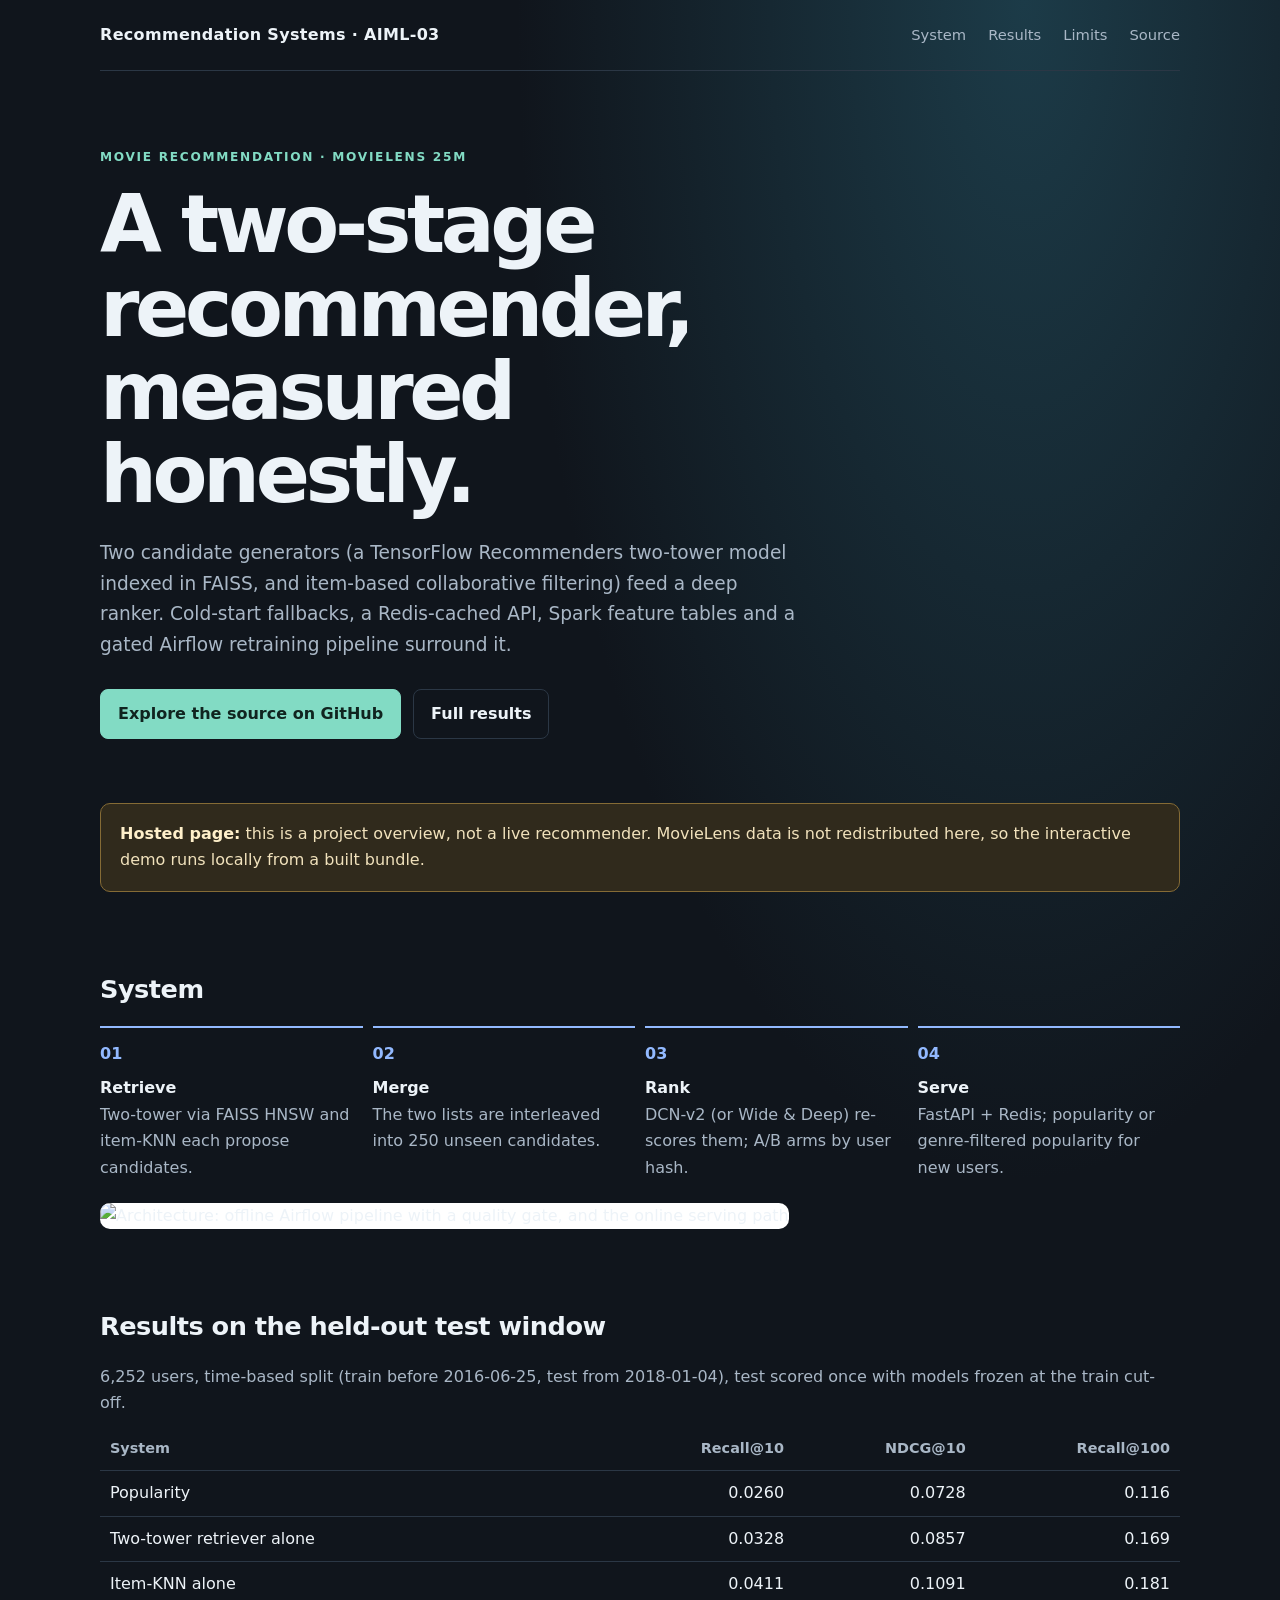
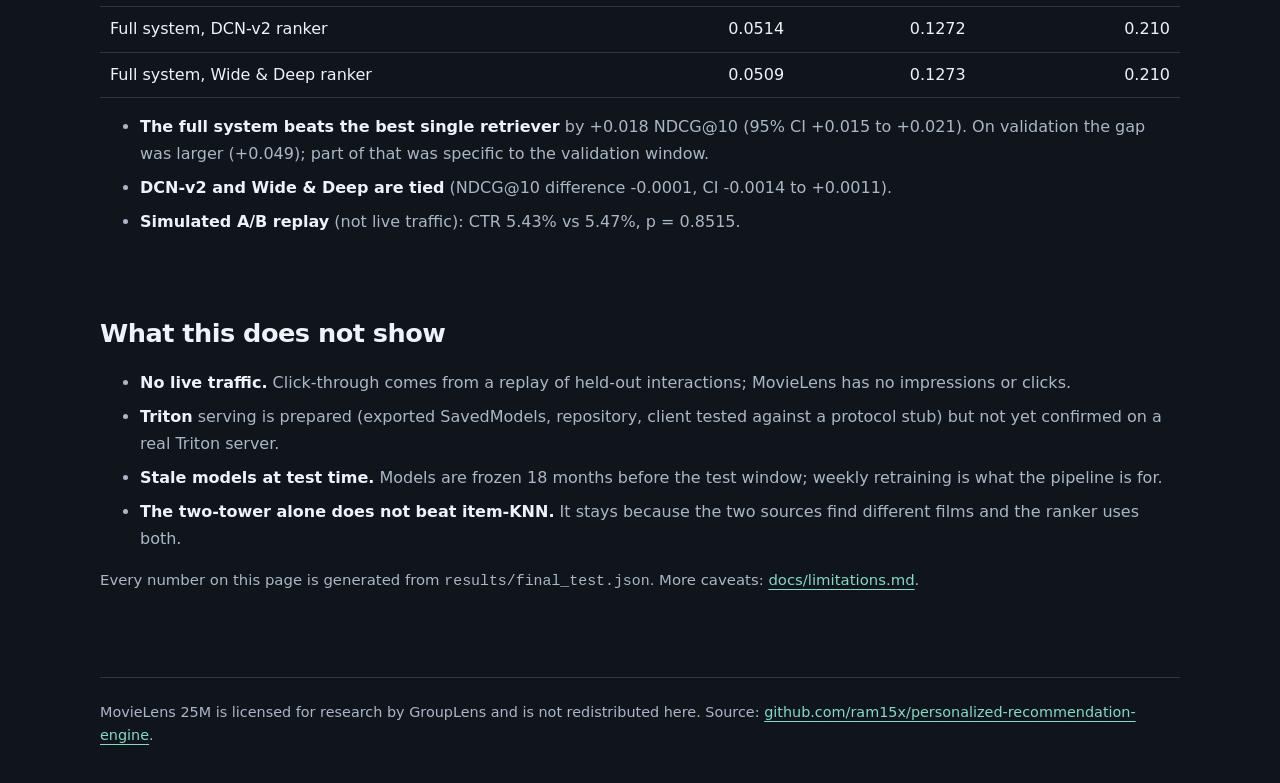
==== AIML-03/docs/index.html @ 28b072df "Add the demo app, presentation, README and a regenerated project page Gradio demo that runs the real" ====
<!doctype html>
<html lang="en">
<head>
  <meta charset="utf-8">
  <meta name="viewport" content="width=device-width, initial-scale=1">
  <meta name="description" content="A two-stage movie recommender on MovieLens 25M: two-tower and item-KNN retrieval, a deep ranker, cold-start fallbacks, caching, retraining and an honest evaluation.">
  <title>Two-stage movie recommender · MovieLens 25M</title>
  <style>
    :root { color-scheme: dark; --bg:#10151c; --panel:#171f29; --line:#2b3745; --text:#edf3f8; --muted:#a9b7c6; --accent:#82dbc4; --accent2:#92b9ff; }
    * { box-sizing:border-box; }
    body { margin:0; font:16px/1.65 Inter, ui-sans-serif, system-ui, -apple-system, "Segoe UI", sans-serif; color:var(--text); background:radial-gradient(ellipse at 80% 0%, #1c3b48 0, transparent 35%), var(--bg); }
    a { color:var(--accent); text-underline-offset:4px; }
    .wrap { width:min(1080px, calc(100% - 40px)); margin:auto; }
    header { display:flex; justify-content:space-between; align-items:center; padding:22px 0; border-bottom:1px solid var(--line); }
    .brand { font-weight:700; letter-spacing:.02em; }
    nav { display:flex; gap:22px; font-size:.92rem; }
    nav a { color:var(--muted); text-decoration:none; }
    .hero { padding:76px 0 52px; max-width:800px; }
    .eyebrow { color:var(--accent); text-transform:uppercase; letter-spacing:.14em; font-size:.76rem; font-weight:700; }
    h1 { font-size:clamp(2.5rem,7vw,5rem); line-height:1.04; letter-spacing:-.055em; margin:16px 0 22px; }
    .lead { color:var(--muted); font-size:1.16rem; max-width:700px; }
    .actions { display:flex; flex-wrap:wrap; gap:12px; margin-top:28px; }
    .button { display:inline-flex; padding:11px 17px; border-radius:8px; border:1px solid var(--line); color:var(--text); text-decoration:none; font-weight:650; }
    .button.primary { background:var(--accent); border-color:var(--accent); color:#10241f; }
    .notice { padding:17px 19px; border:1px solid #856b35; background:#302a1c; border-radius:10px; color:#f1e2bc; margin:12px 0 46px; }
    .notice strong { color:#fff0ca; }
    section { padding:30px 0; }
    h2 { font-size:1.6rem; margin:0 0 16px; letter-spacing:-.02em; }
    .grid { display:grid; grid-template-columns:repeat(3, 1fr); gap:14px; }
    .card { background:linear-gradient(145deg, #1a2531, #151c25); border:1px solid var(--line); border-radius:12px; padding:21px; }
    .card h3 { margin:0 0 7px; font-size:1.02rem; }
    .card p, .muted { color:var(--muted); margin:0; }
    .flow { display:grid; grid-template-columns:repeat(4,1fr); gap:10px; counter-reset:step; }
    .step { border-top:2px solid var(--accent2); padding:13px 12px 0 0; color:var(--muted); }
    .step:before { counter-increment:step; content:"0" counter(step); color:var(--accent2); font-weight:700; display:block; margin-bottom:8px; }
    .step strong { display:block; color:var(--text); }
    .caveat { font-size:.93rem; color:var(--muted); }
    footer { border-top:1px solid var(--line); margin-top:38px; padding:23px 0 36px; color:var(--muted); font-size:.9rem; }
    @media (max-width:720px) { .grid {grid-template-columns:1fr;} .flow {grid-template-columns:1fr 1fr;} header {align-items:flex-start; gap:10px; flex-direction:column;} nav {gap:15px; flex-wrap:wrap;} .hero {padding-top:52px;} }
  
    table { width:100%; border-collapse:collapse; margin:12px 0 6px; } th, td { text-align:left; padding:9px 10px; border-bottom:1px solid var(--line); } th { color:var(--muted); font-weight:600; font-size:.9rem; }
    td:not(:first-child), th:not(:first-child) { text-align:right; font-variant-numeric:tabular-nums; } tr.hl td { color:var(--accent); font-weight:650; } img.arch { width:100%; max-width:720px; border-radius:10px; background:#fff; } @media (max-width:560px) { th, td { padding:8px 4px; font-size:.86rem; } td:first-child { max-width:34vw; } } ul.plain li { margin:8px 0; color:var(--muted); } ul.plain strong { color:var(--text); }
  </style>
</head>
<body>
  <div class="wrap">
    <header>
      <div class="brand">Recommendation Systems · AIML-03</div>
      <nav aria-label="Main navigation"><a href="#system">System</a><a href="#results">Results</a><a href="#limits">Limits</a><a href="https://github.com/ram15x/personalized-recommendation-engine">Source</a></nav>
    </header>
    <main>
      <section class="hero">
        <div class="eyebrow">Movie recommendation · MovieLens 25M</div>
        <h1>A two-stage recommender, measured honestly.</h1>
        <p class="lead">Two candidate generators (a TensorFlow Recommenders two-tower model indexed in FAISS, and item-based collaborative filtering) feed a deep ranker. Cold-start fallbacks, a Redis-cached API, Spark feature tables and a gated Airflow retraining pipeline surround it.</p>
        <div class="actions">
          <a class="button primary" href="https://github.com/ram15x/personalized-recommendation-engine">Explore the source on GitHub</a>
          <a class="button" href="https://github.com/ram15x/personalized-recommendation-engine/blob/main/docs/results.md">Full results</a>
        </div>
      </section>
      <aside class="notice"><strong>Hosted page:</strong> this is a project overview, not a live recommender. MovieLens data is not redistributed here, so the interactive demo runs locally from a built bundle.</aside>
      <section id="system">
        <h2>System</h2>
        <div class="flow">
          <div class="step"><strong>Retrieve</strong>Two-tower via FAISS HNSW and item-KNN each propose candidates.</div>
          <div class="step"><strong>Merge</strong>The two lists are interleaved into 250 unseen candidates.</div>
          <div class="step"><strong>Rank</strong>DCN-v2 (or Wide &amp; Deep) re-scores them; A/B arms by user hash.</div>
          <div class="step"><strong>Serve</strong>FastAPI + Redis; popularity or genre-filtered popularity for new users.</div>
        </div>
        <p style="margin-top:22px"><img class="arch" src="architecture.png" alt="Architecture: offline Airflow pipeline with a quality gate, and the online serving path"></p>
      </section>
      <section id="results">
        <h2>Results on the held-out test window</h2>
        <p class="muted">6,252 users, time-based split (train before 2016-06-25, test from 2018-01-04), test scored once with models frozen at the train cut-off.</p>
        <table><thead><tr><th>System</th><th>Recall@10</th><th>NDCG@10</th><th>Recall@100</th></tr></thead><tbody>
<tr><td>Popularity</td><td>0.0260</td><td>0.0728</td><td>0.116</td></tr>
<tr><td>Two-tower retriever alone</td><td>0.0328</td><td>0.0857</td><td>0.169</td></tr>
<tr><td>Item-KNN alone</td><td>0.0411</td><td>0.1091</td><td>0.181</td></tr>
<tr><td>Full system, DCN-v2 ranker</td><td>0.0514</td><td>0.1272</td><td>0.210</td></tr>
<tr><td>Full system, Wide &amp; Deep ranker</td><td>0.0509</td><td>0.1273</td><td>0.210</td></tr>
        </tbody></table>
        <ul class="plain">
          <li><strong>The full system beats the best single retriever</strong> by +0.018 NDCG@10 (95% CI +0.015 to +0.021). On validation the gap was larger (+0.049); part of that was specific to the validation window.</li>
          <li><strong>DCN-v2 and Wide &amp; Deep are tied</strong> (NDCG@10 difference -0.0001, CI -0.0014 to +0.0011).</li>
          <li><strong>Simulated A/B replay</strong> (not live traffic): CTR 5.43% vs 5.47%, p = 0.8515.</li>
        </ul>
      </section>
      <section id="limits">
        <h2>What this does not show</h2>
        <ul class="plain">
          <li><strong>No live traffic.</strong> Click-through comes from a replay of held-out interactions; MovieLens has no impressions or clicks.</li>
          <li><strong>Triton</strong> serving is prepared (exported SavedModels, repository, client tested against a protocol stub) but not yet confirmed on a real Triton server.</li>
          <li><strong>Stale models at test time.</strong> Models are frozen 18 months before the test window; weekly retraining is what the pipeline is for.</li>
          <li><strong>The two-tower alone does not beat item-KNN.</strong> It stays because the two sources find different films and the ranker uses both.</li>
        </ul>
        <p class="caveat">Every number on this page is generated from <code>results/final_test.json</code>. More caveats: <a href="https://github.com/ram15x/personalized-recommendation-engine/blob/main/docs/limitations.md">docs/limitations.md</a>.</p>
      </section>
    </main>
    <footer>MovieLens 25M is licensed for research by GroupLens and is not redistributed here. Source: <a href="https://github.com/ram15x/personalized-recommendation-engine">github.com/ram15x/personalized-recommendation-engine</a>.</footer>
  </div>
</body>
</html>
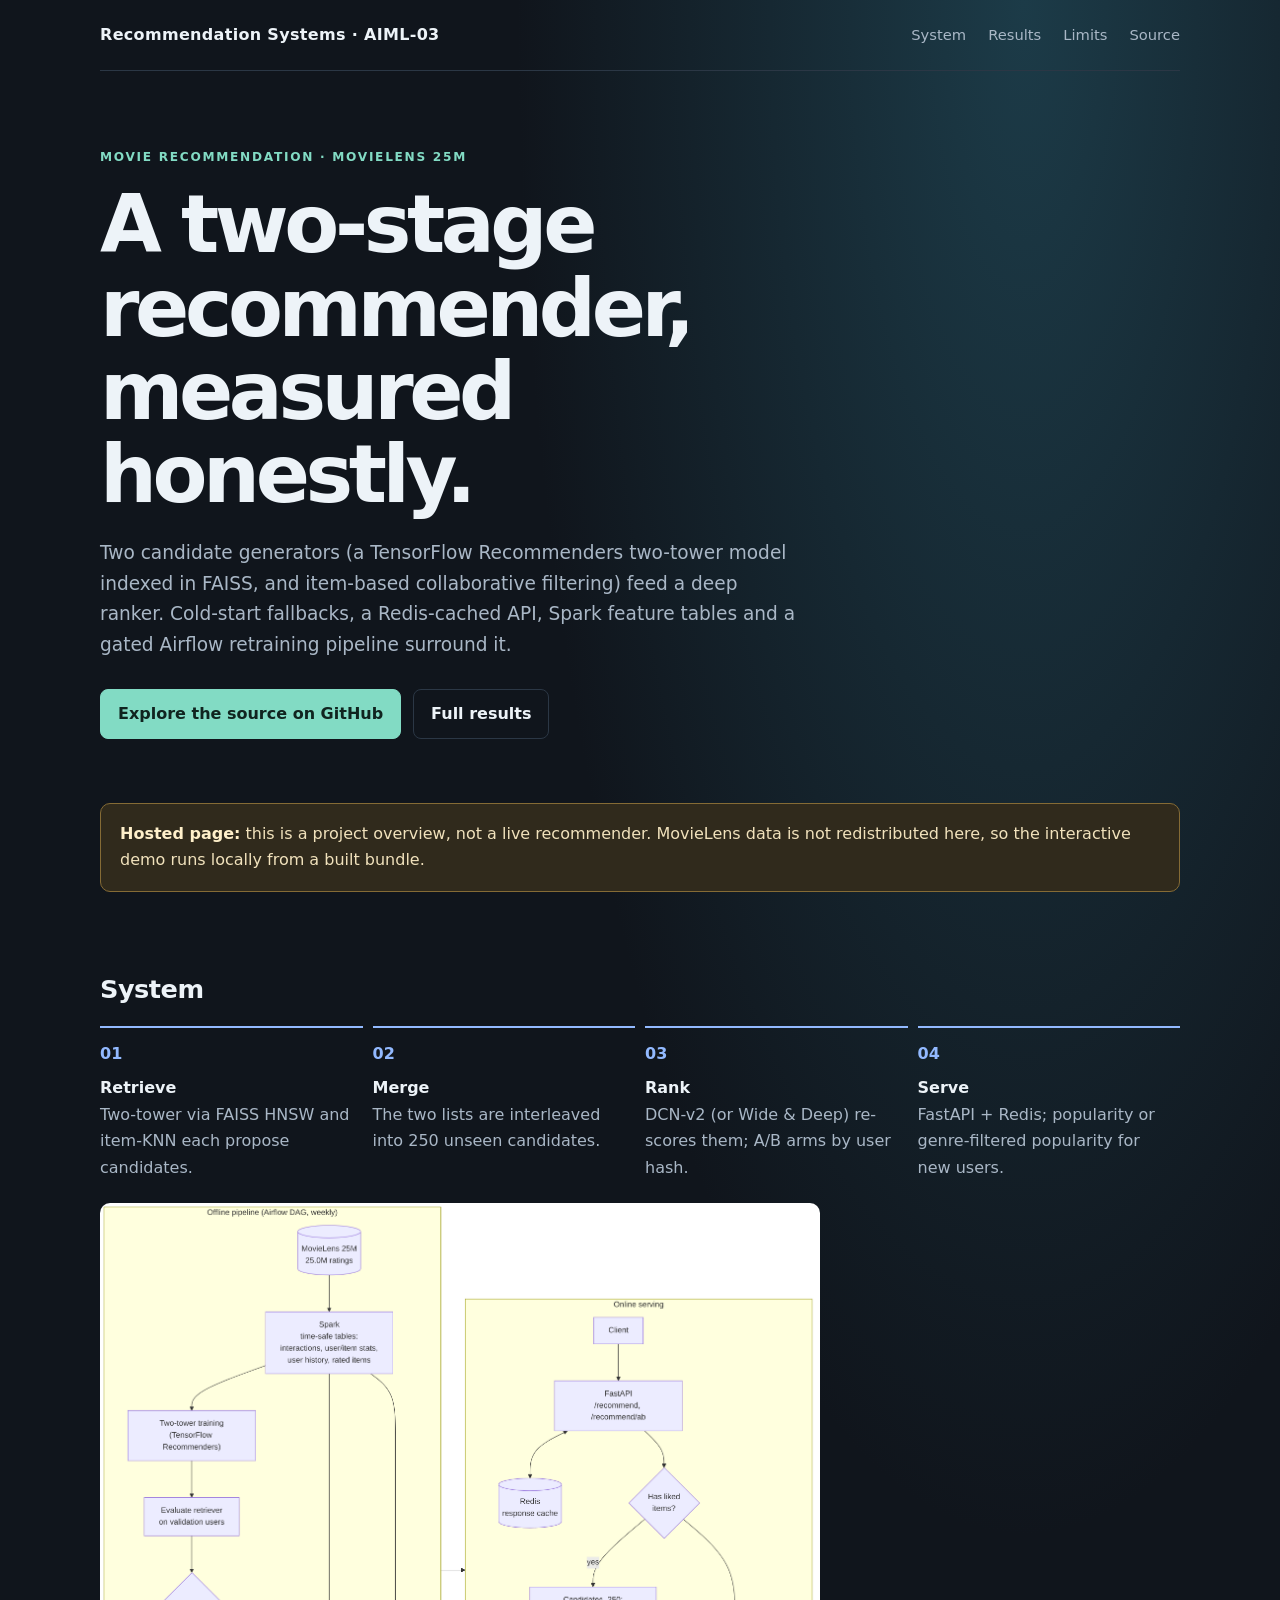
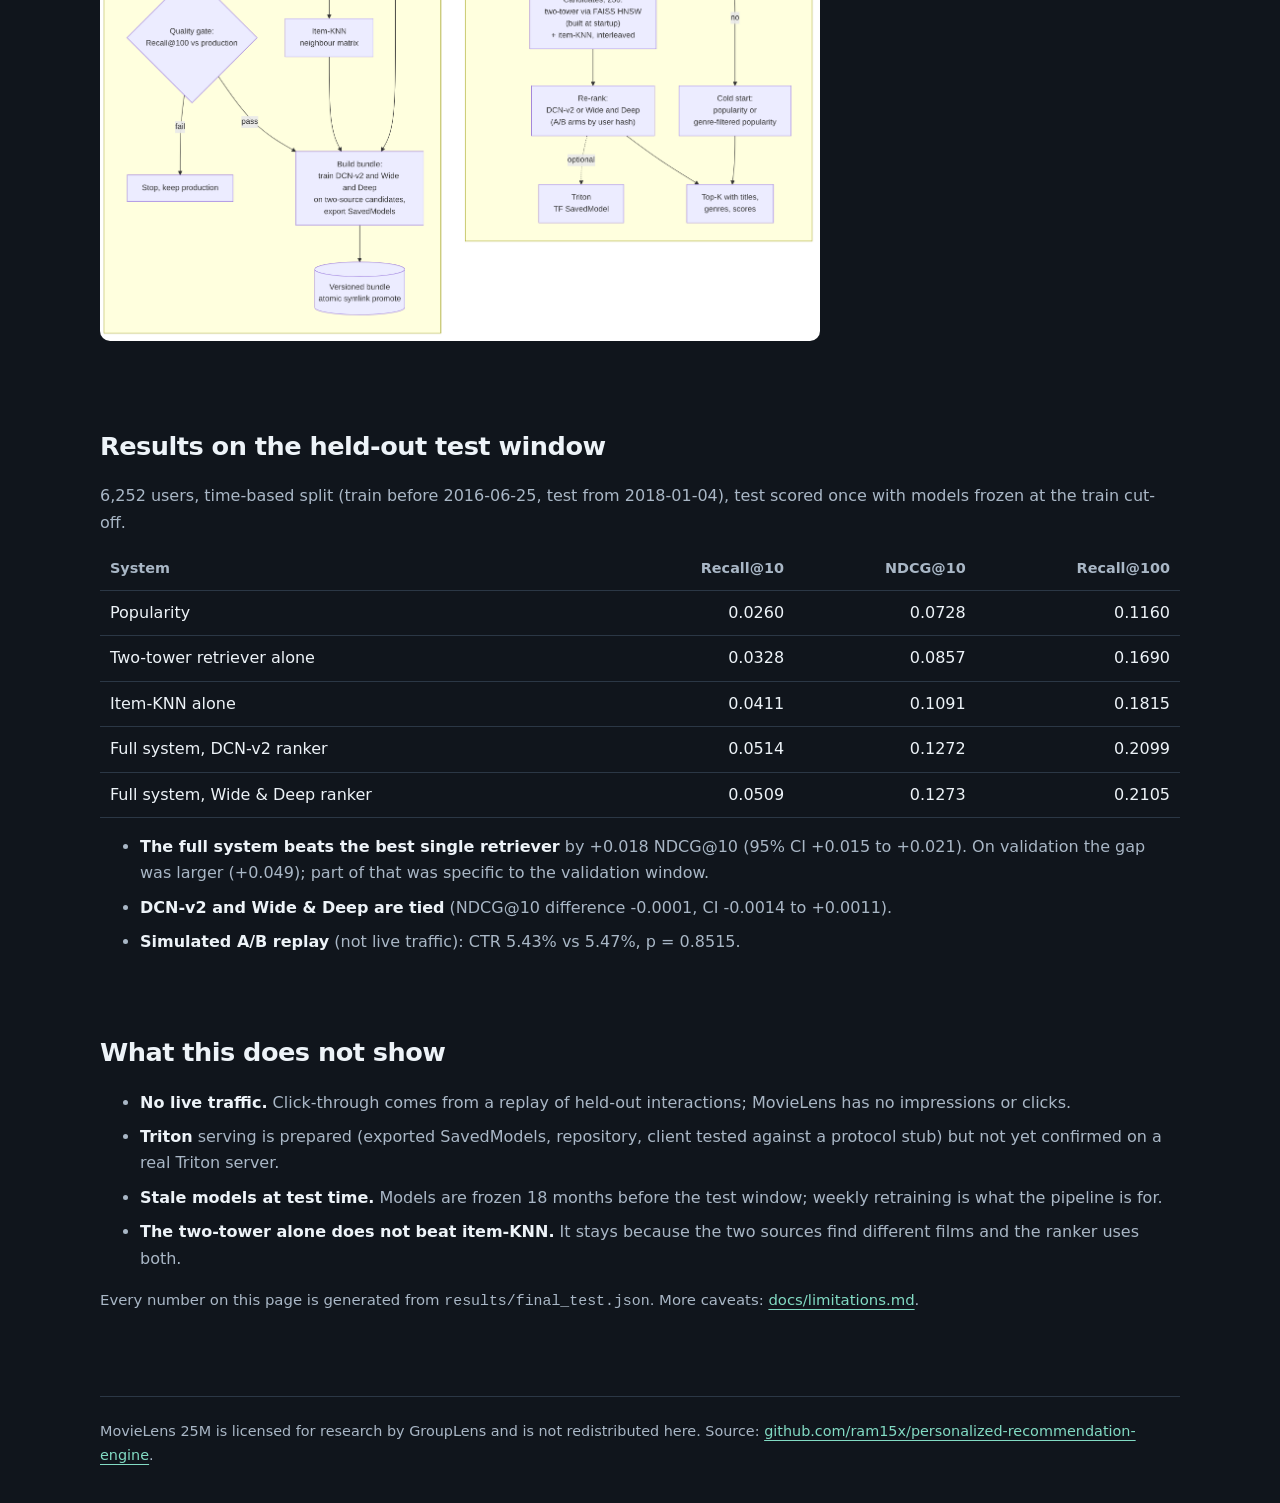
==== commit 2ae526e3: "Show Recall@100 with four decimals in README and the project page Item-KNN Recall@100 is 0.1815; thr" ====
--- a/AIML-03/docs/index.html
+++ b/AIML-03/docs/index.html
@@ -73,11 +73,11 @@
         <h2>Results on the held-out test window</h2>
         <p class="muted">6,252 users, time-based split (train before 2016-06-25, test from 2018-01-04), test scored once with models frozen at the train cut-off.</p>
         <table><thead><tr><th>System</th><th>Recall@10</th><th>NDCG@10</th><th>Recall@100</th></tr></thead><tbody>
-<tr><td>Popularity</td><td>0.0260</td><td>0.0728</td><td>0.116</td></tr>
-<tr><td>Two-tower retriever alone</td><td>0.0328</td><td>0.0857</td><td>0.169</td></tr>
-<tr><td>Item-KNN alone</td><td>0.0411</td><td>0.1091</td><td>0.181</td></tr>
-<tr><td>Full system, DCN-v2 ranker</td><td>0.0514</td><td>0.1272</td><td>0.210</td></tr>
-<tr><td>Full system, Wide &amp; Deep ranker</td><td>0.0509</td><td>0.1273</td><td>0.210</td></tr>
+<tr><td>Popularity</td><td>0.0260</td><td>0.0728</td><td>0.1160</td></tr>
+<tr><td>Two-tower retriever alone</td><td>0.0328</td><td>0.0857</td><td>0.1690</td></tr>
+<tr><td>Item-KNN alone</td><td>0.0411</td><td>0.1091</td><td>0.1815</td></tr>
+<tr><td>Full system, DCN-v2 ranker</td><td>0.0514</td><td>0.1272</td><td>0.2099</td></tr>
+<tr><td>Full system, Wide &amp; Deep ranker</td><td>0.0509</td><td>0.1273</td><td>0.2105</td></tr>
         </tbody></table>
         <ul class="plain">
           <li><strong>The full system beats the best single retriever</strong> by +0.018 NDCG@10 (95% CI +0.015 to +0.021). On validation the gap was larger (+0.049); part of that was specific to the validation window.</li>
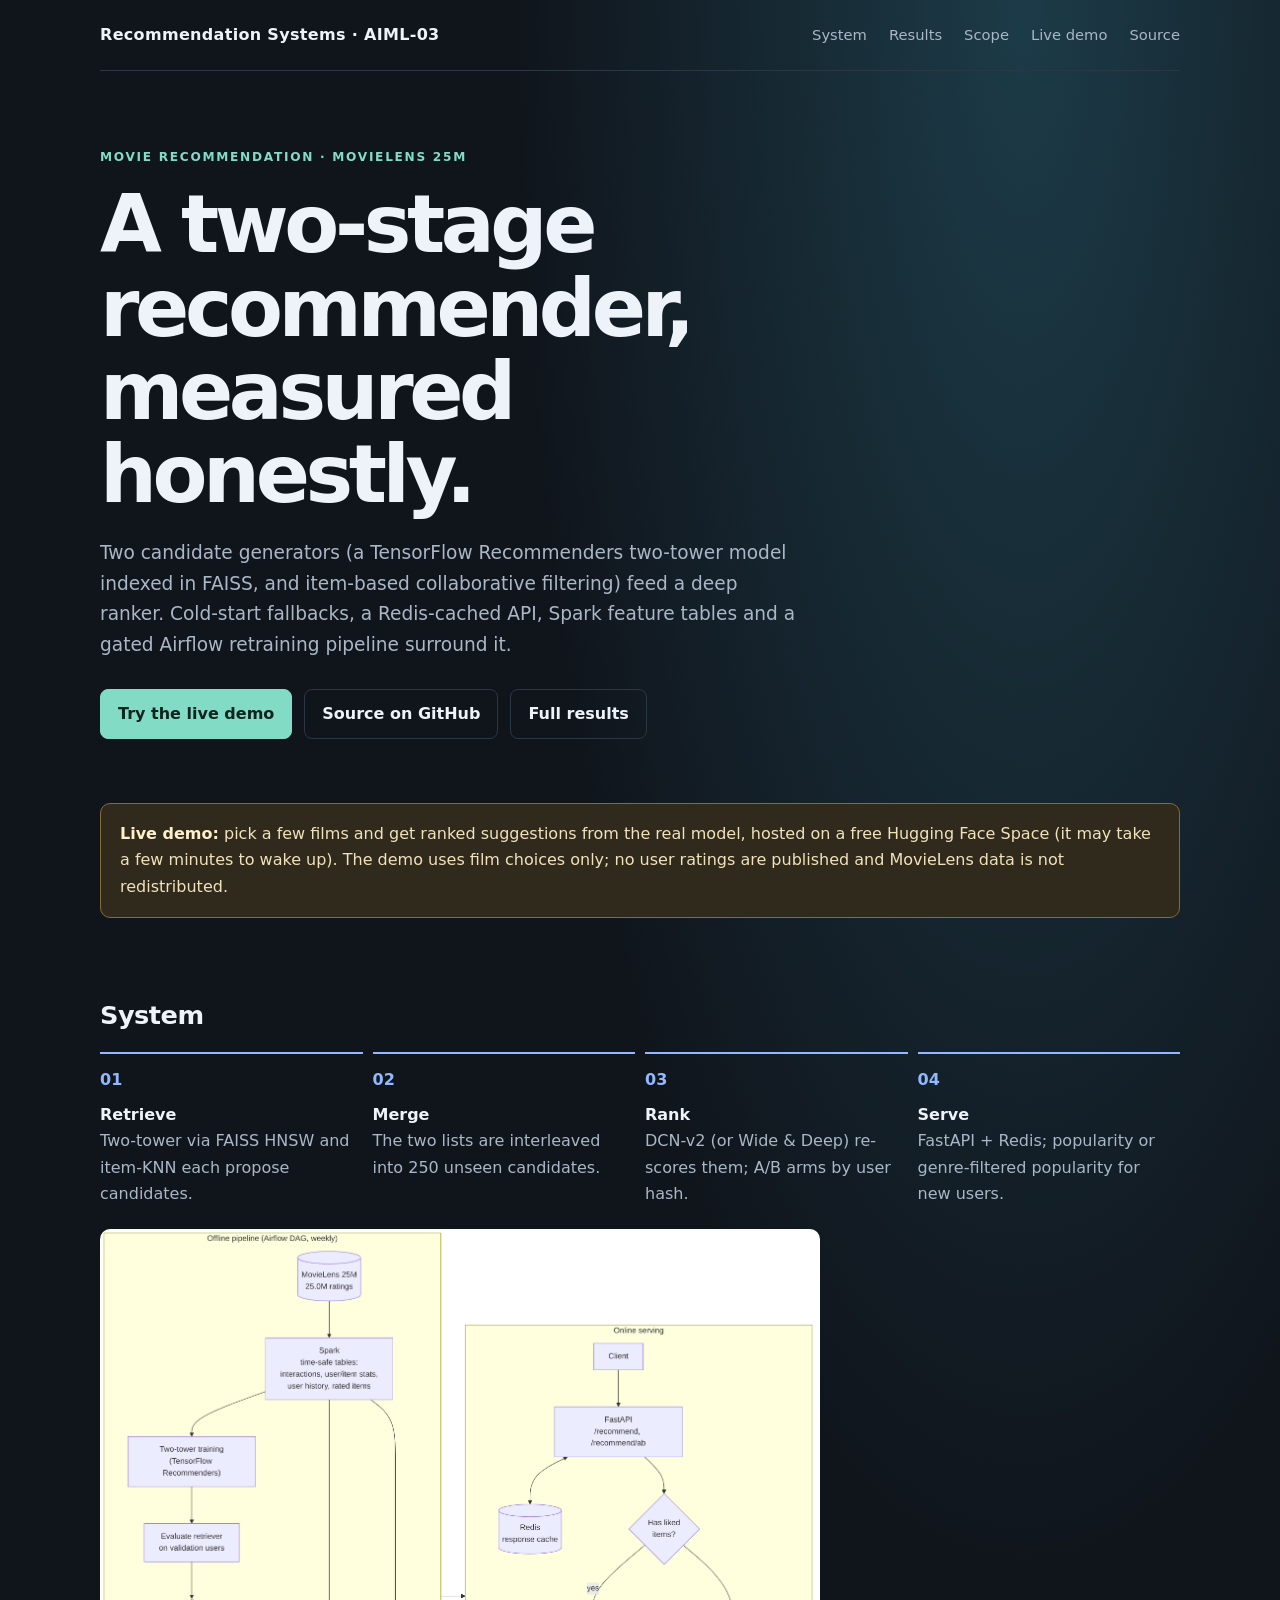
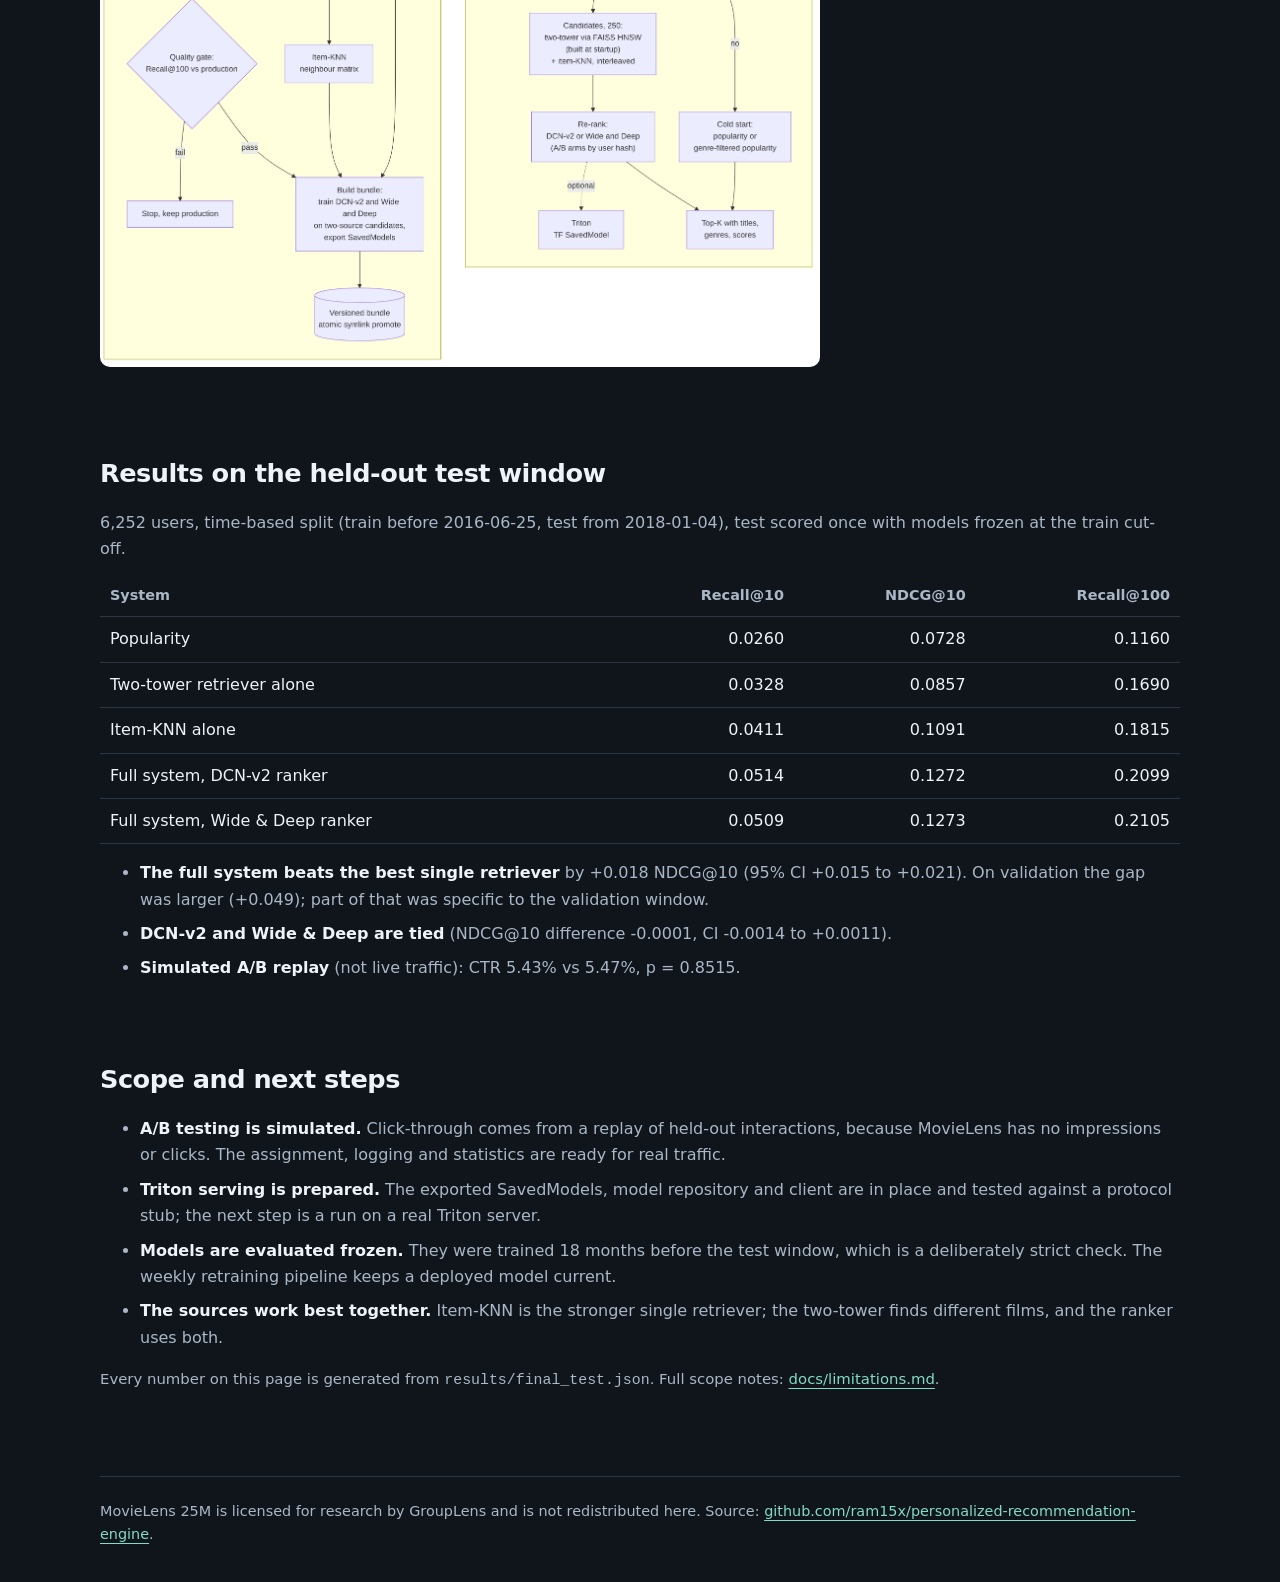
==== commit 1ee2f5b6: "Rewrite README in a clearer, friendlier voice; link the live demo from the project page The project " ====
--- a/AIML-03/docs/index.html
+++ b/AIML-03/docs/index.html
@@ -46,7 +46,7 @@
   <div class="wrap">
     <header>
       <div class="brand">Recommendation Systems · AIML-03</div>
-      <nav aria-label="Main navigation"><a href="#system">System</a><a href="#results">Results</a><a href="#limits">Limits</a><a href="https://github.com/ram15x/personalized-recommendation-engine">Source</a></nav>
+      <nav aria-label="Main navigation"><a href="#system">System</a><a href="#results">Results</a><a href="#limits">Scope</a><a href="https://huggingface.co/spaces/Ram15x/movie-recommender">Live demo</a><a href="https://github.com/ram15x/personalized-recommendation-engine">Source</a></nav>
     </header>
     <main>
       <section class="hero">
@@ -54,11 +54,12 @@
         <h1>A two-stage recommender, measured honestly.</h1>
         <p class="lead">Two candidate generators (a TensorFlow Recommenders two-tower model indexed in FAISS, and item-based collaborative filtering) feed a deep ranker. Cold-start fallbacks, a Redis-cached API, Spark feature tables and a gated Airflow retraining pipeline surround it.</p>
         <div class="actions">
-          <a class="button primary" href="https://github.com/ram15x/personalized-recommendation-engine">Explore the source on GitHub</a>
+          <a class="button primary" href="https://huggingface.co/spaces/Ram15x/movie-recommender">Try the live demo</a>
+          <a class="button" href="https://github.com/ram15x/personalized-recommendation-engine">Source on GitHub</a>
           <a class="button" href="https://github.com/ram15x/personalized-recommendation-engine/blob/main/docs/results.md">Full results</a>
         </div>
       </section>
-      <aside class="notice"><strong>Hosted page:</strong> this is a project overview, not a live recommender. MovieLens data is not redistributed here, so the interactive demo runs locally from a built bundle.</aside>
+      <aside class="notice"><strong>Live demo:</strong> pick a few films and get ranked suggestions from the real model, hosted on a free Hugging Face Space (it may take a few minutes to wake up). The demo uses film choices only; no user ratings are published and MovieLens data is not redistributed.</aside>
       <section id="system">
         <h2>System</h2>
         <div class="flow">
@@ -86,14 +87,14 @@
         </ul>
       </section>
       <section id="limits">
-        <h2>What this does not show</h2>
+        <h2>Scope and next steps</h2>
         <ul class="plain">
-          <li><strong>No live traffic.</strong> Click-through comes from a replay of held-out interactions; MovieLens has no impressions or clicks.</li>
-          <li><strong>Triton</strong> serving is prepared (exported SavedModels, repository, client tested against a protocol stub) but not yet confirmed on a real Triton server.</li>
-          <li><strong>Stale models at test time.</strong> Models are frozen 18 months before the test window; weekly retraining is what the pipeline is for.</li>
-          <li><strong>The two-tower alone does not beat item-KNN.</strong> It stays because the two sources find different films and the ranker uses both.</li>
+          <li><strong>A/B testing is simulated.</strong> Click-through comes from a replay of held-out interactions, because MovieLens has no impressions or clicks. The assignment, logging and statistics are ready for real traffic.</li>
+          <li><strong>Triton serving is prepared.</strong> The exported SavedModels, model repository and client are in place and tested against a protocol stub; the next step is a run on a real Triton server.</li>
+          <li><strong>Models are evaluated frozen.</strong> They were trained 18 months before the test window, which is a deliberately strict check. The weekly retraining pipeline keeps a deployed model current.</li>
+          <li><strong>The sources work best together.</strong> Item-KNN is the stronger single retriever; the two-tower finds different films, and the ranker uses both.</li>
         </ul>
-        <p class="caveat">Every number on this page is generated from <code>results/final_test.json</code>. More caveats: <a href="https://github.com/ram15x/personalized-recommendation-engine/blob/main/docs/limitations.md">docs/limitations.md</a>.</p>
+        <p class="caveat">Every number on this page is generated from <code>results/final_test.json</code>. Full scope notes: <a href="https://github.com/ram15x/personalized-recommendation-engine/blob/main/docs/limitations.md">docs/limitations.md</a>.</p>
       </section>
     </main>
     <footer>MovieLens 25M is licensed for research by GroupLens and is not redistributed here. Source: <a href="https://github.com/ram15x/personalized-recommendation-engine">github.com/ram15x/personalized-recommendation-engine</a>.</footer>
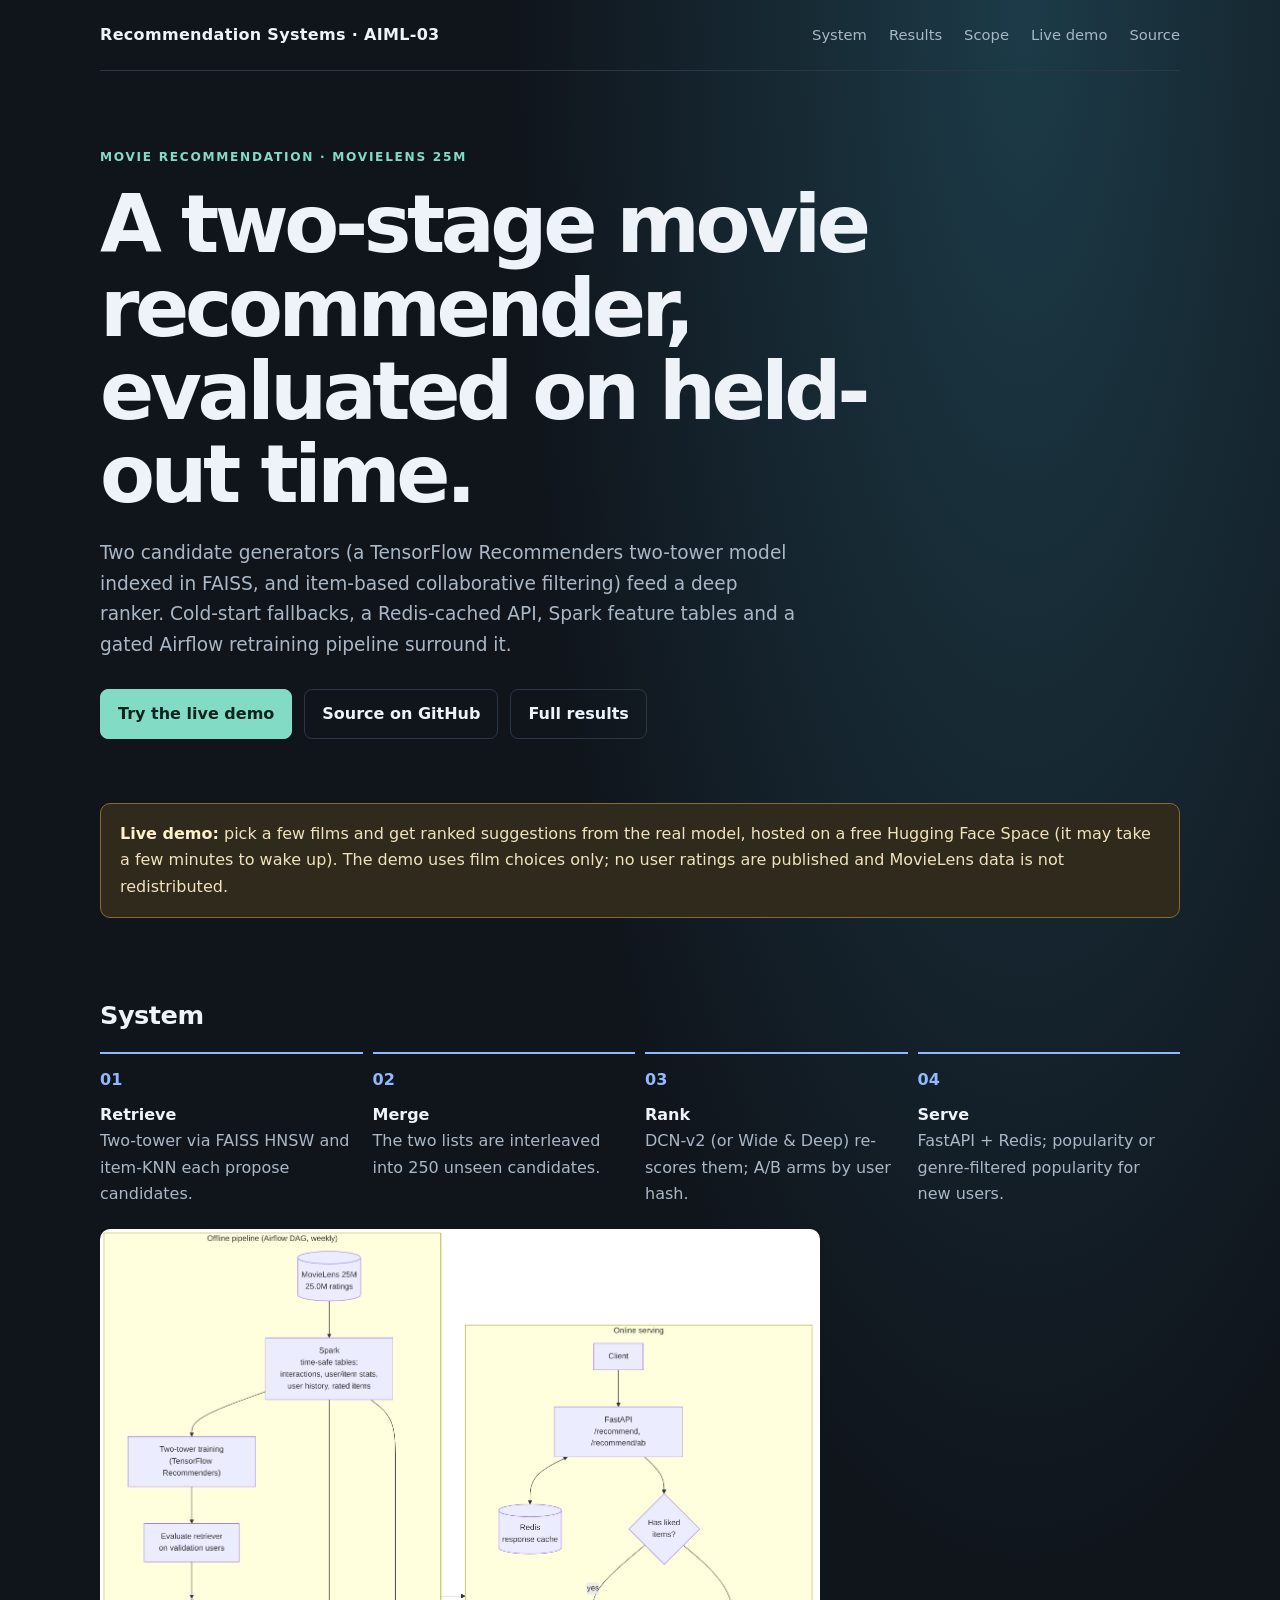
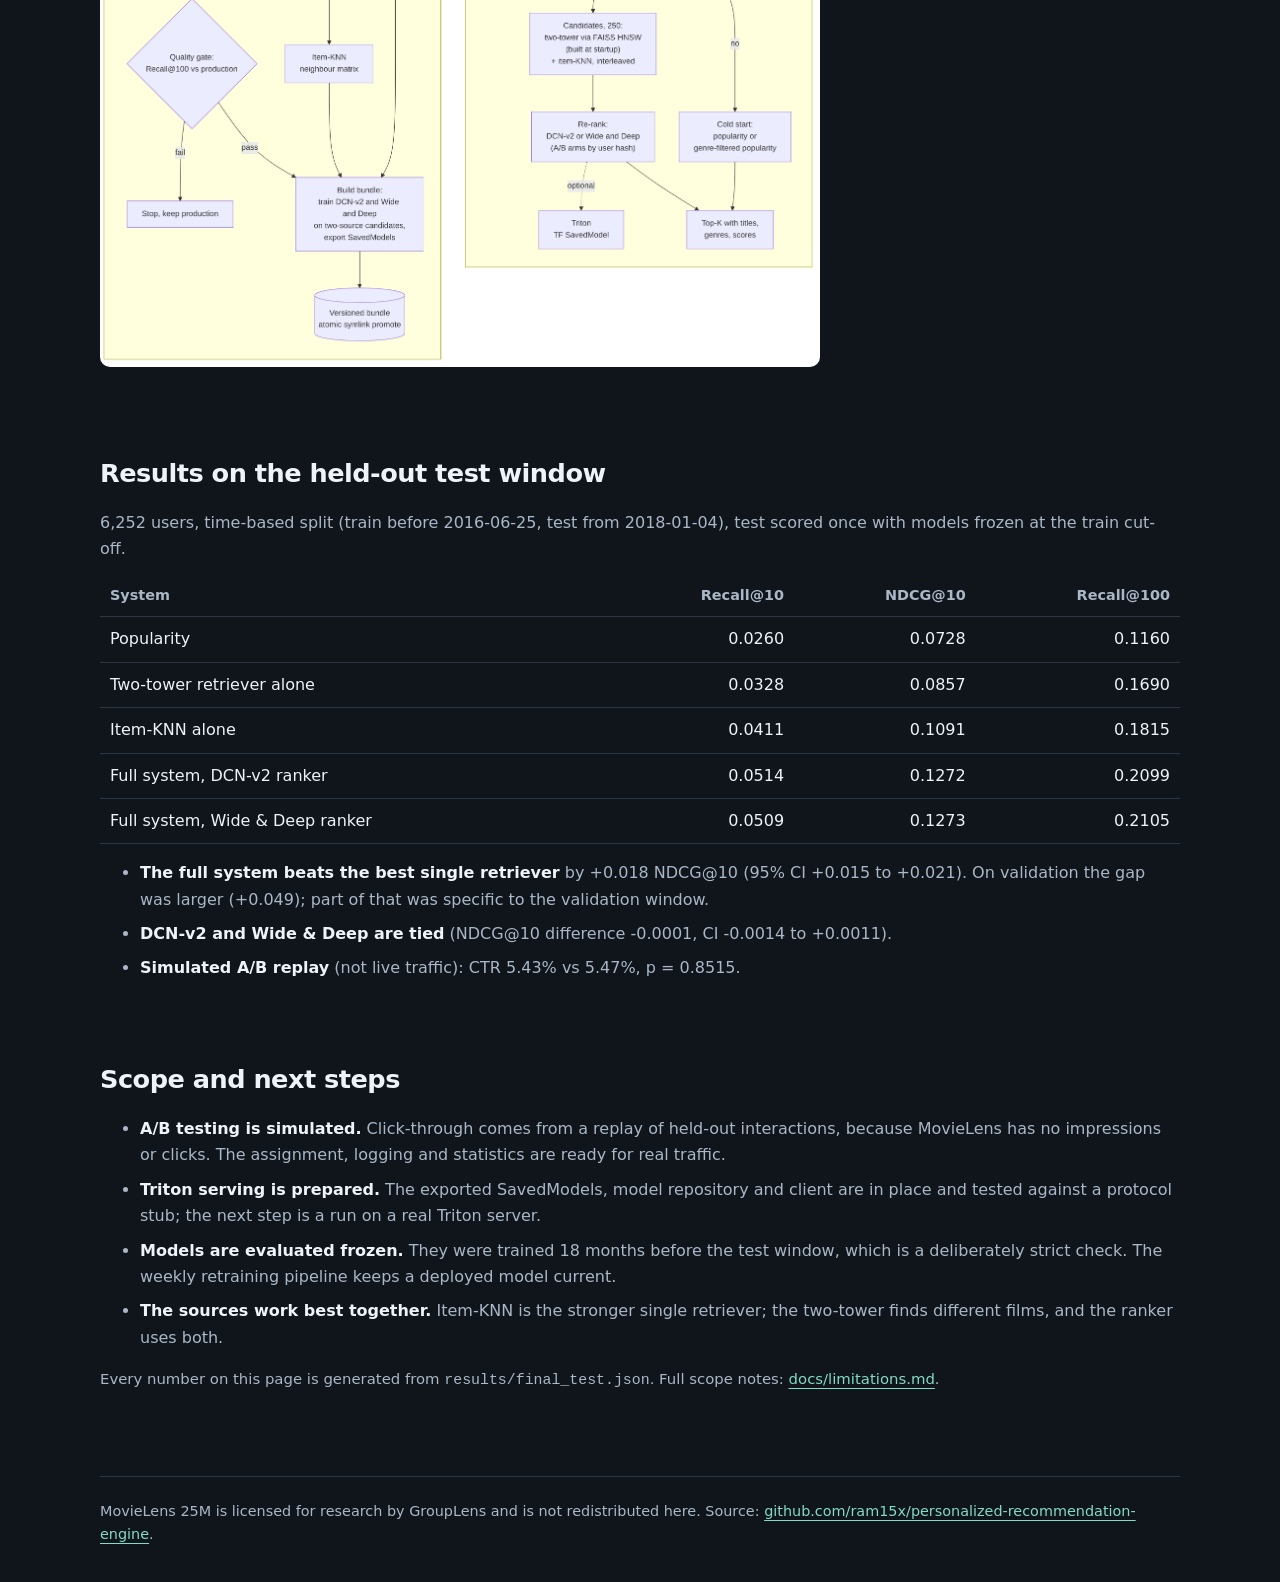
==== commit 2b6f928f: "Soften the project page headline" ====
--- a/AIML-03/docs/index.html
+++ b/AIML-03/docs/index.html
@@ -51,7 +51,7 @@
     <main>
       <section class="hero">
         <div class="eyebrow">Movie recommendation · MovieLens 25M</div>
-        <h1>A two-stage recommender, measured honestly.</h1>
+        <h1>A two-stage movie recommender, evaluated on held-out time.</h1>
         <p class="lead">Two candidate generators (a TensorFlow Recommenders two-tower model indexed in FAISS, and item-based collaborative filtering) feed a deep ranker. Cold-start fallbacks, a Redis-cached API, Spark feature tables and a gated Airflow retraining pipeline surround it.</p>
         <div class="actions">
           <a class="button primary" href="https://huggingface.co/spaces/Ram15x/movie-recommender">Try the live demo</a>
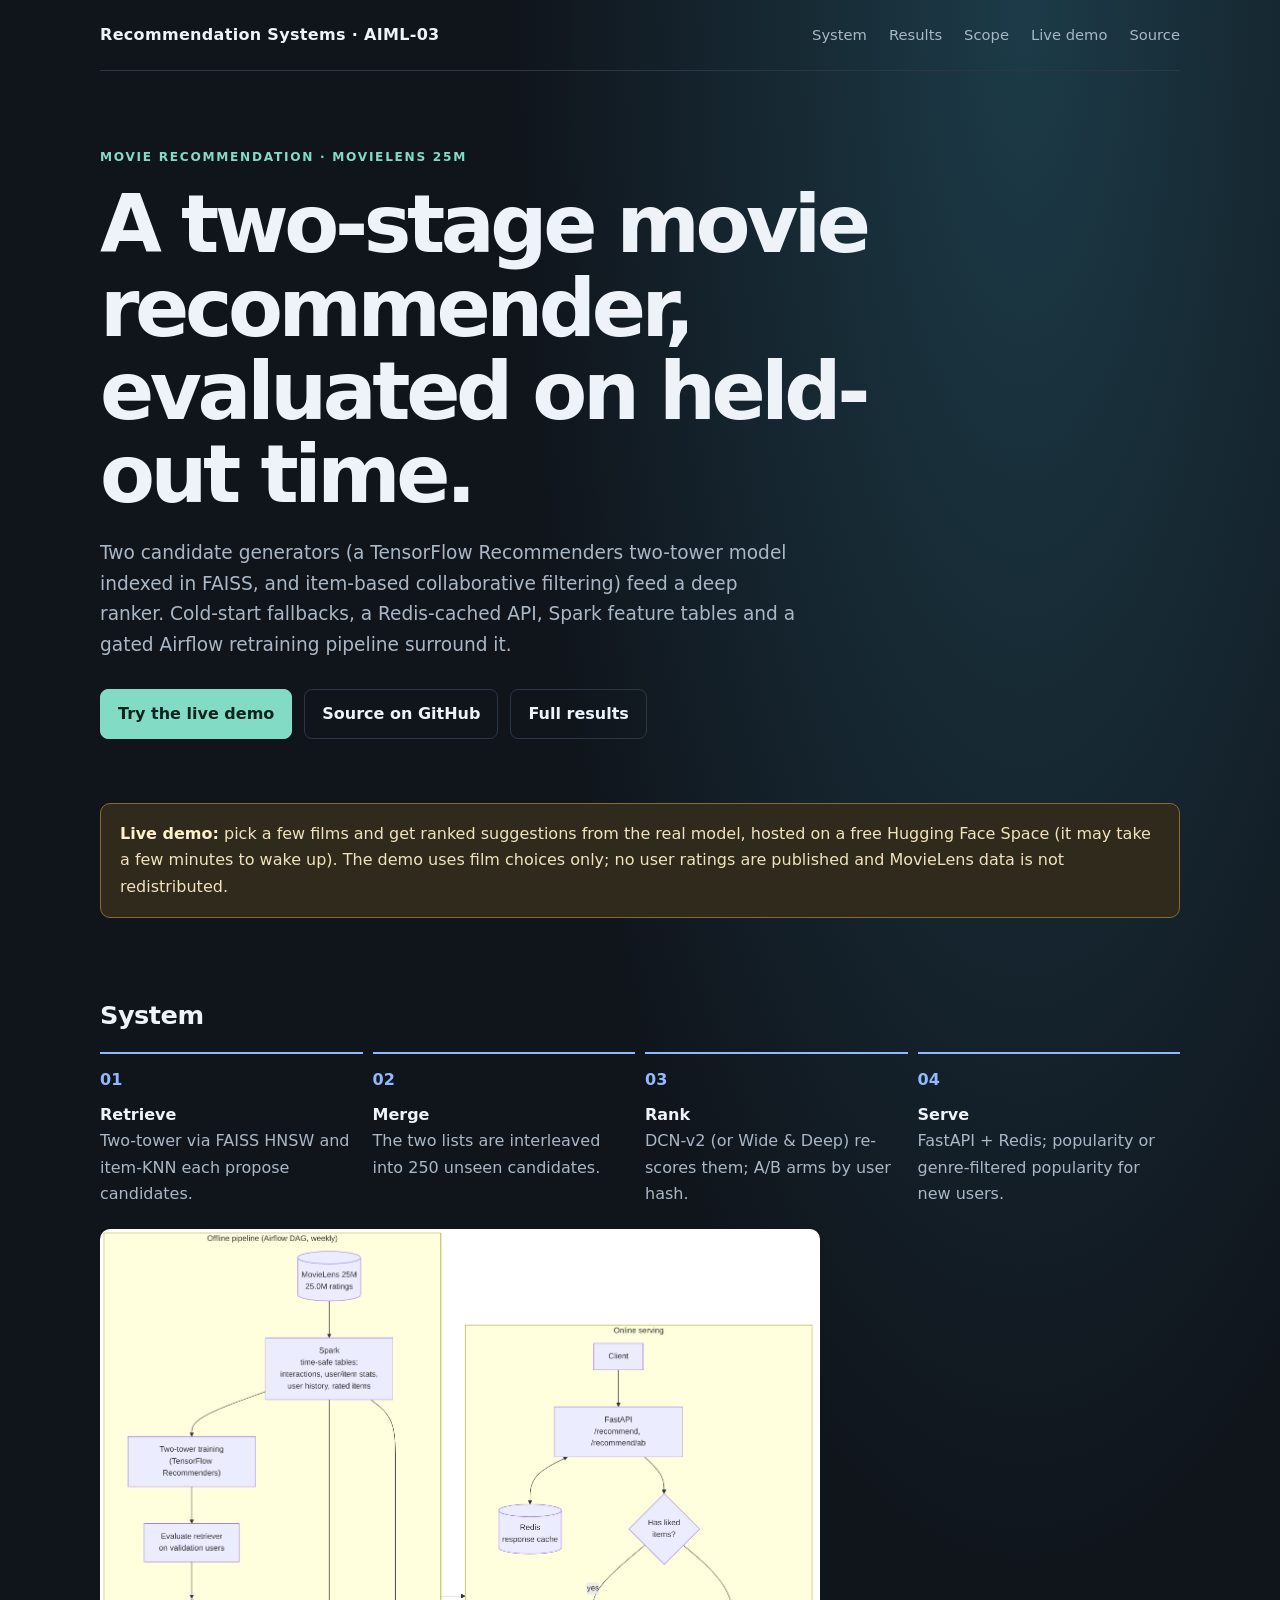
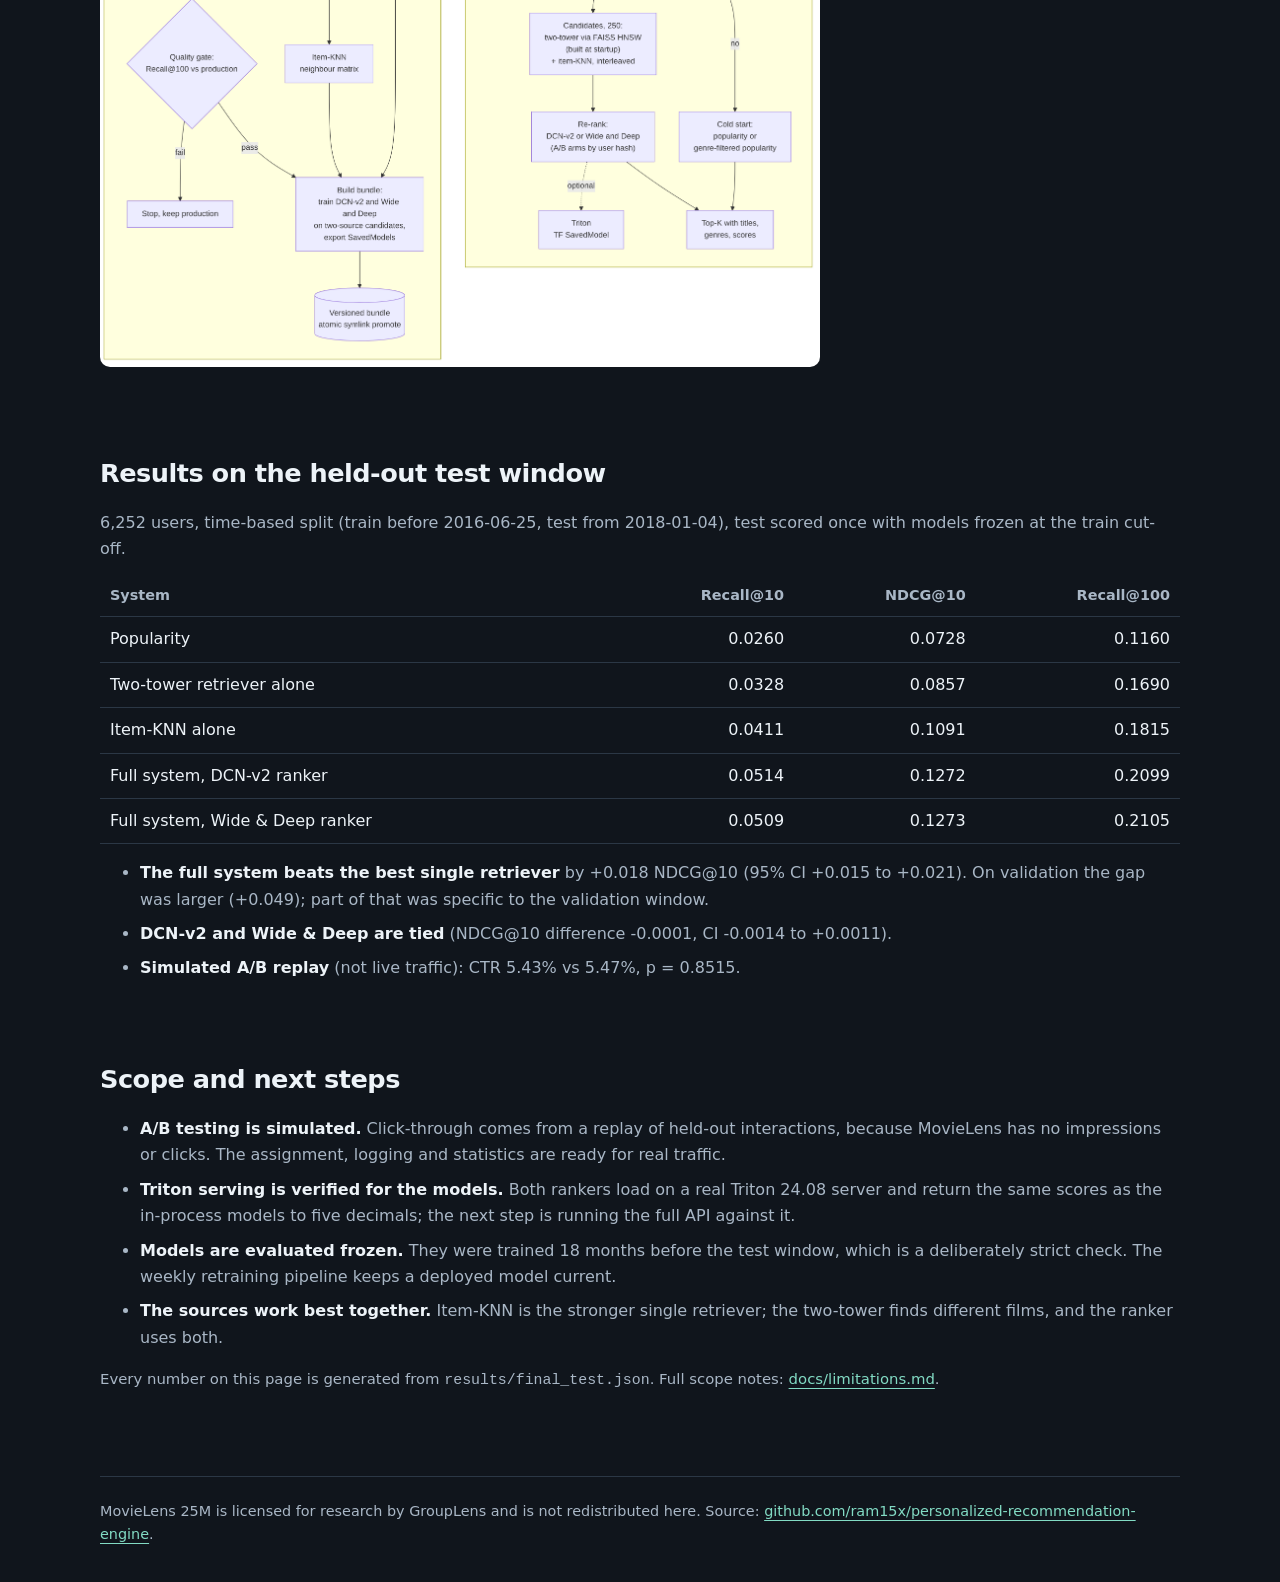
==== commit 4c928d45: "Record real Triton verification; update docs, page, deck" ====
--- a/AIML-03/docs/index.html
+++ b/AIML-03/docs/index.html
@@ -90,7 +90,7 @@
         <h2>Scope and next steps</h2>
         <ul class="plain">
           <li><strong>A/B testing is simulated.</strong> Click-through comes from a replay of held-out interactions, because MovieLens has no impressions or clicks. The assignment, logging and statistics are ready for real traffic.</li>
-          <li><strong>Triton serving is prepared.</strong> The exported SavedModels, model repository and client are in place and tested against a protocol stub; the next step is a run on a real Triton server.</li>
+          <li><strong>Triton serving is verified for the models.</strong> Both rankers load on a real Triton 24.08 server and return the same scores as the in-process models to five decimals; the next step is running the full API against it.</li>
           <li><strong>Models are evaluated frozen.</strong> They were trained 18 months before the test window, which is a deliberately strict check. The weekly retraining pipeline keeps a deployed model current.</li>
           <li><strong>The sources work best together.</strong> Item-KNN is the stronger single retriever; the two-tower finds different films, and the ranker uses both.</li>
         </ul>
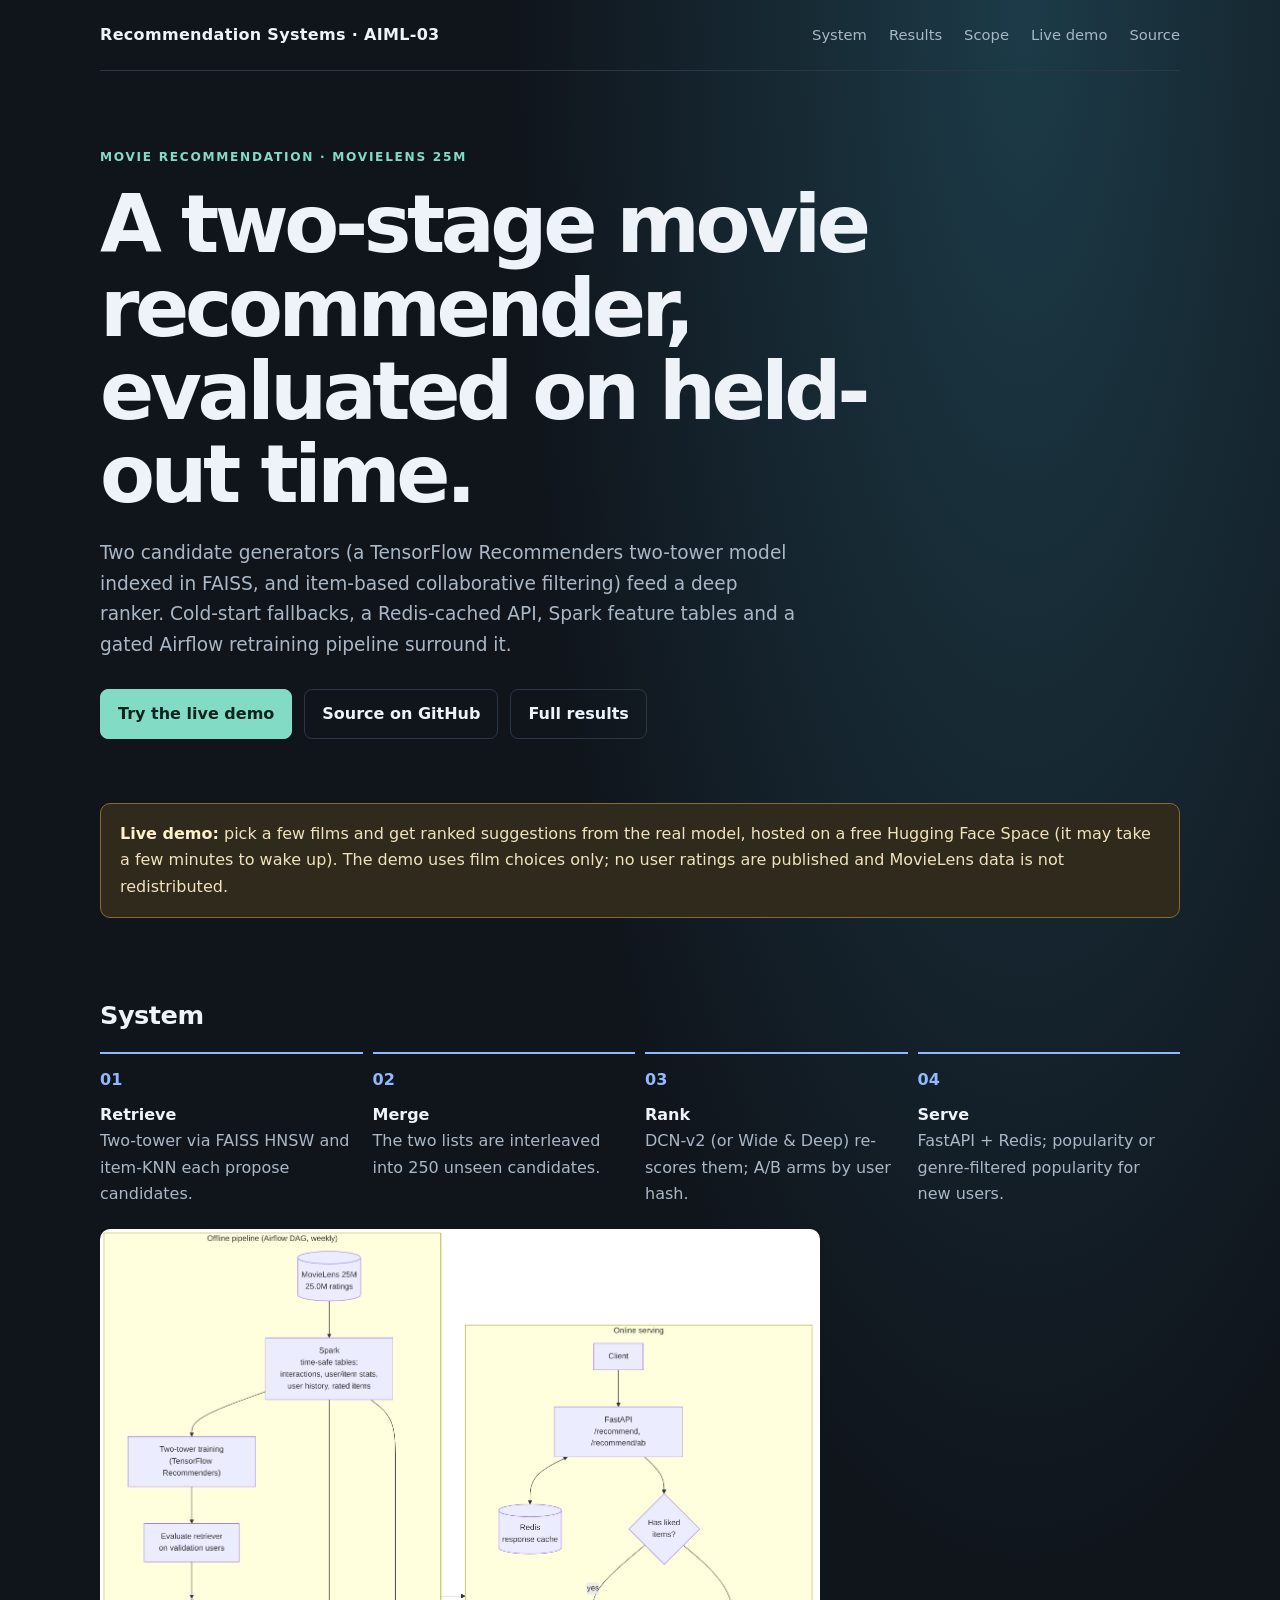
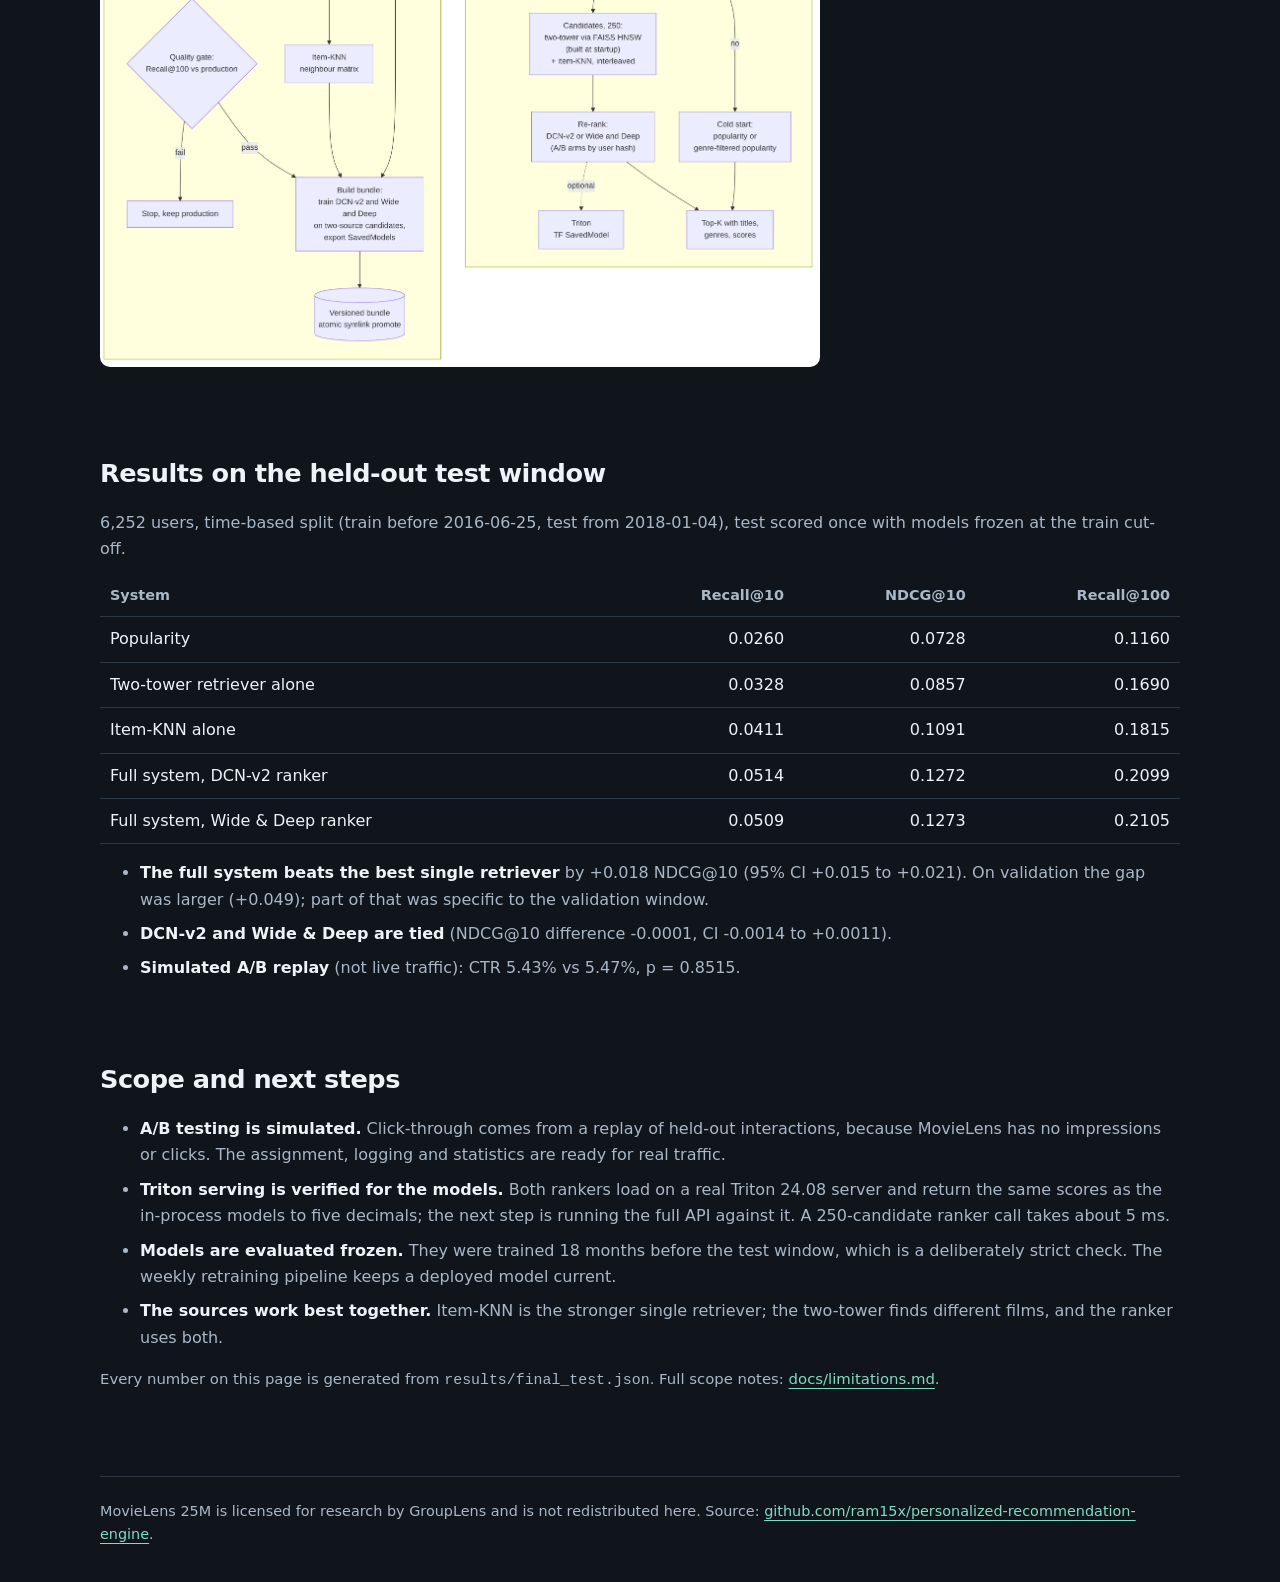
==== commit f711f842: "Triton: real-feature parity and ranker latency recorded" ====
--- a/AIML-03/docs/index.html
+++ b/AIML-03/docs/index.html
@@ -90,7 +90,7 @@
         <h2>Scope and next steps</h2>
         <ul class="plain">
           <li><strong>A/B testing is simulated.</strong> Click-through comes from a replay of held-out interactions, because MovieLens has no impressions or clicks. The assignment, logging and statistics are ready for real traffic.</li>
-          <li><strong>Triton serving is verified for the models.</strong> Both rankers load on a real Triton 24.08 server and return the same scores as the in-process models to five decimals; the next step is running the full API against it.</li>
+          <li><strong>Triton serving is verified for the models.</strong> Both rankers load on a real Triton 24.08 server and return the same scores as the in-process models to five decimals; the next step is running the full API against it. A 250-candidate ranker call takes about 5 ms.</li>
           <li><strong>Models are evaluated frozen.</strong> They were trained 18 months before the test window, which is a deliberately strict check. The weekly retraining pipeline keeps a deployed model current.</li>
           <li><strong>The sources work best together.</strong> Item-KNN is the stronger single retriever; the two-tower finds different films, and the ranker uses both.</li>
         </ul>
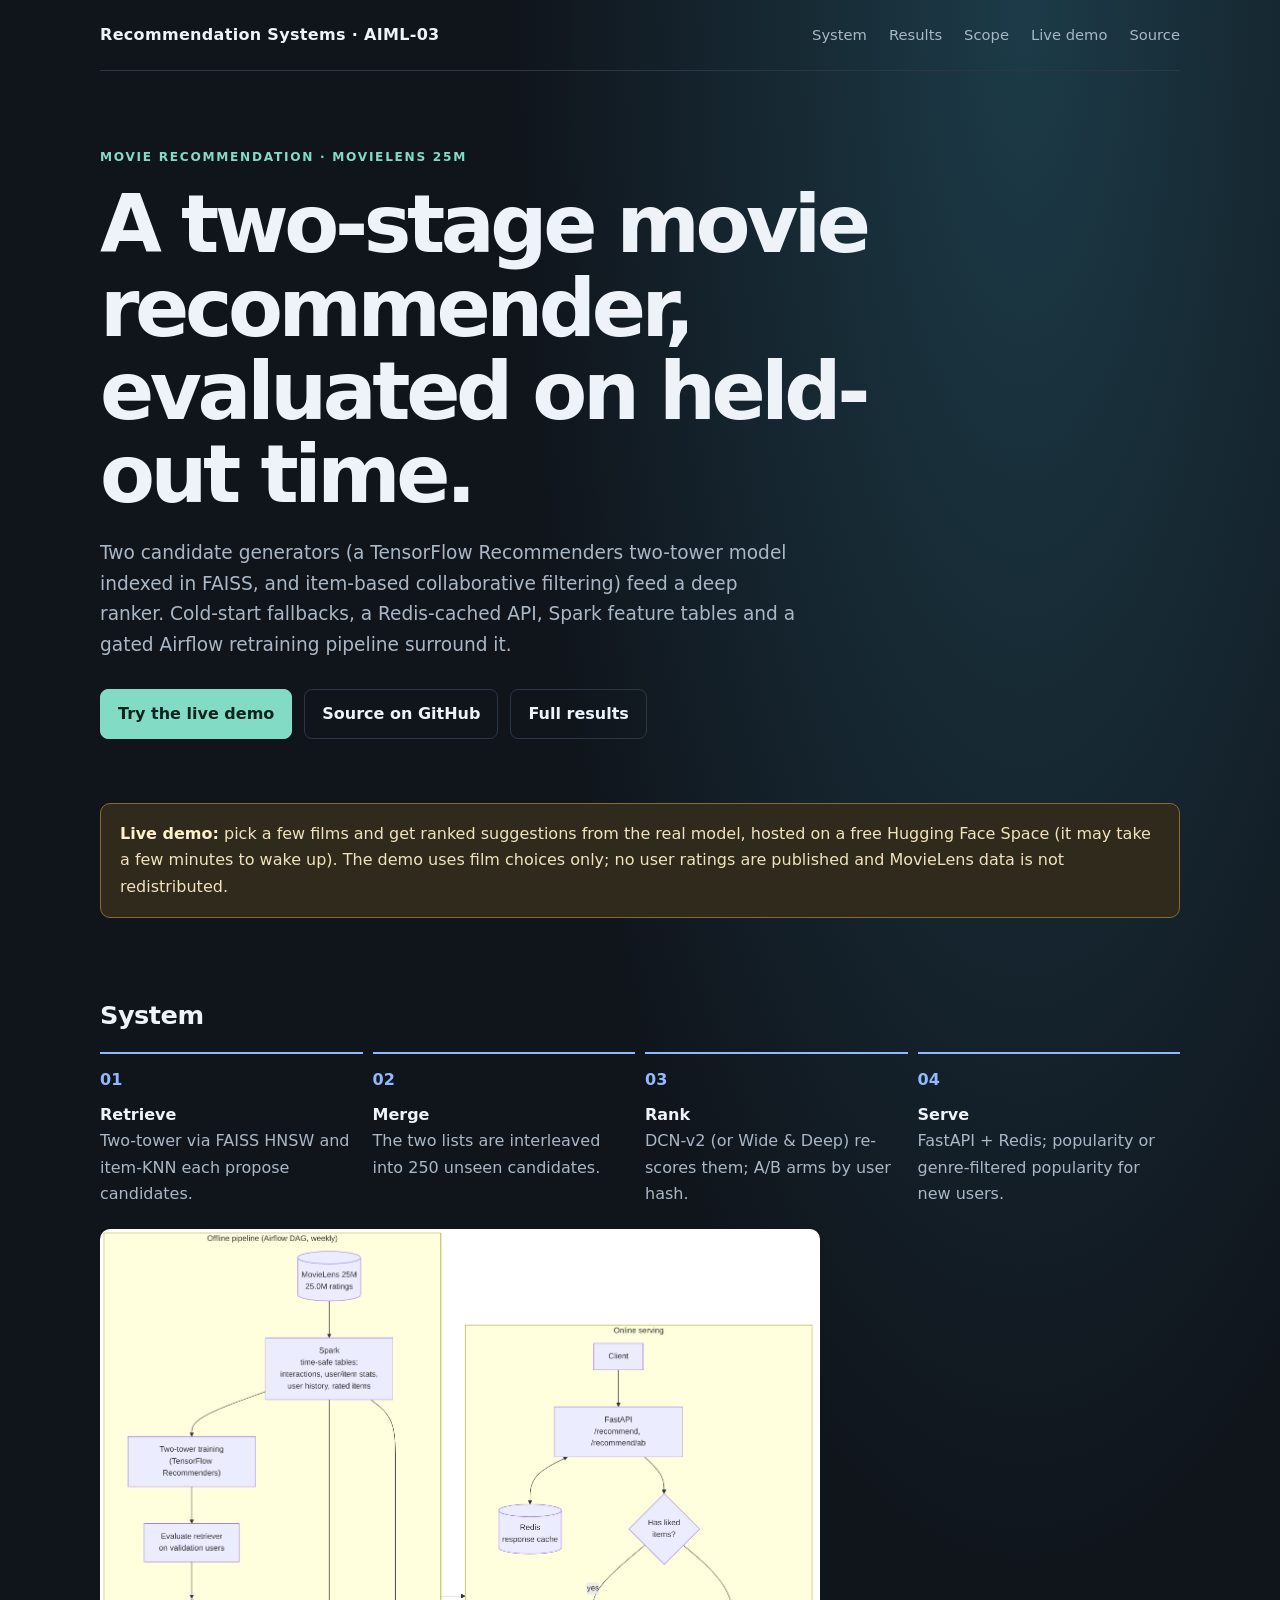
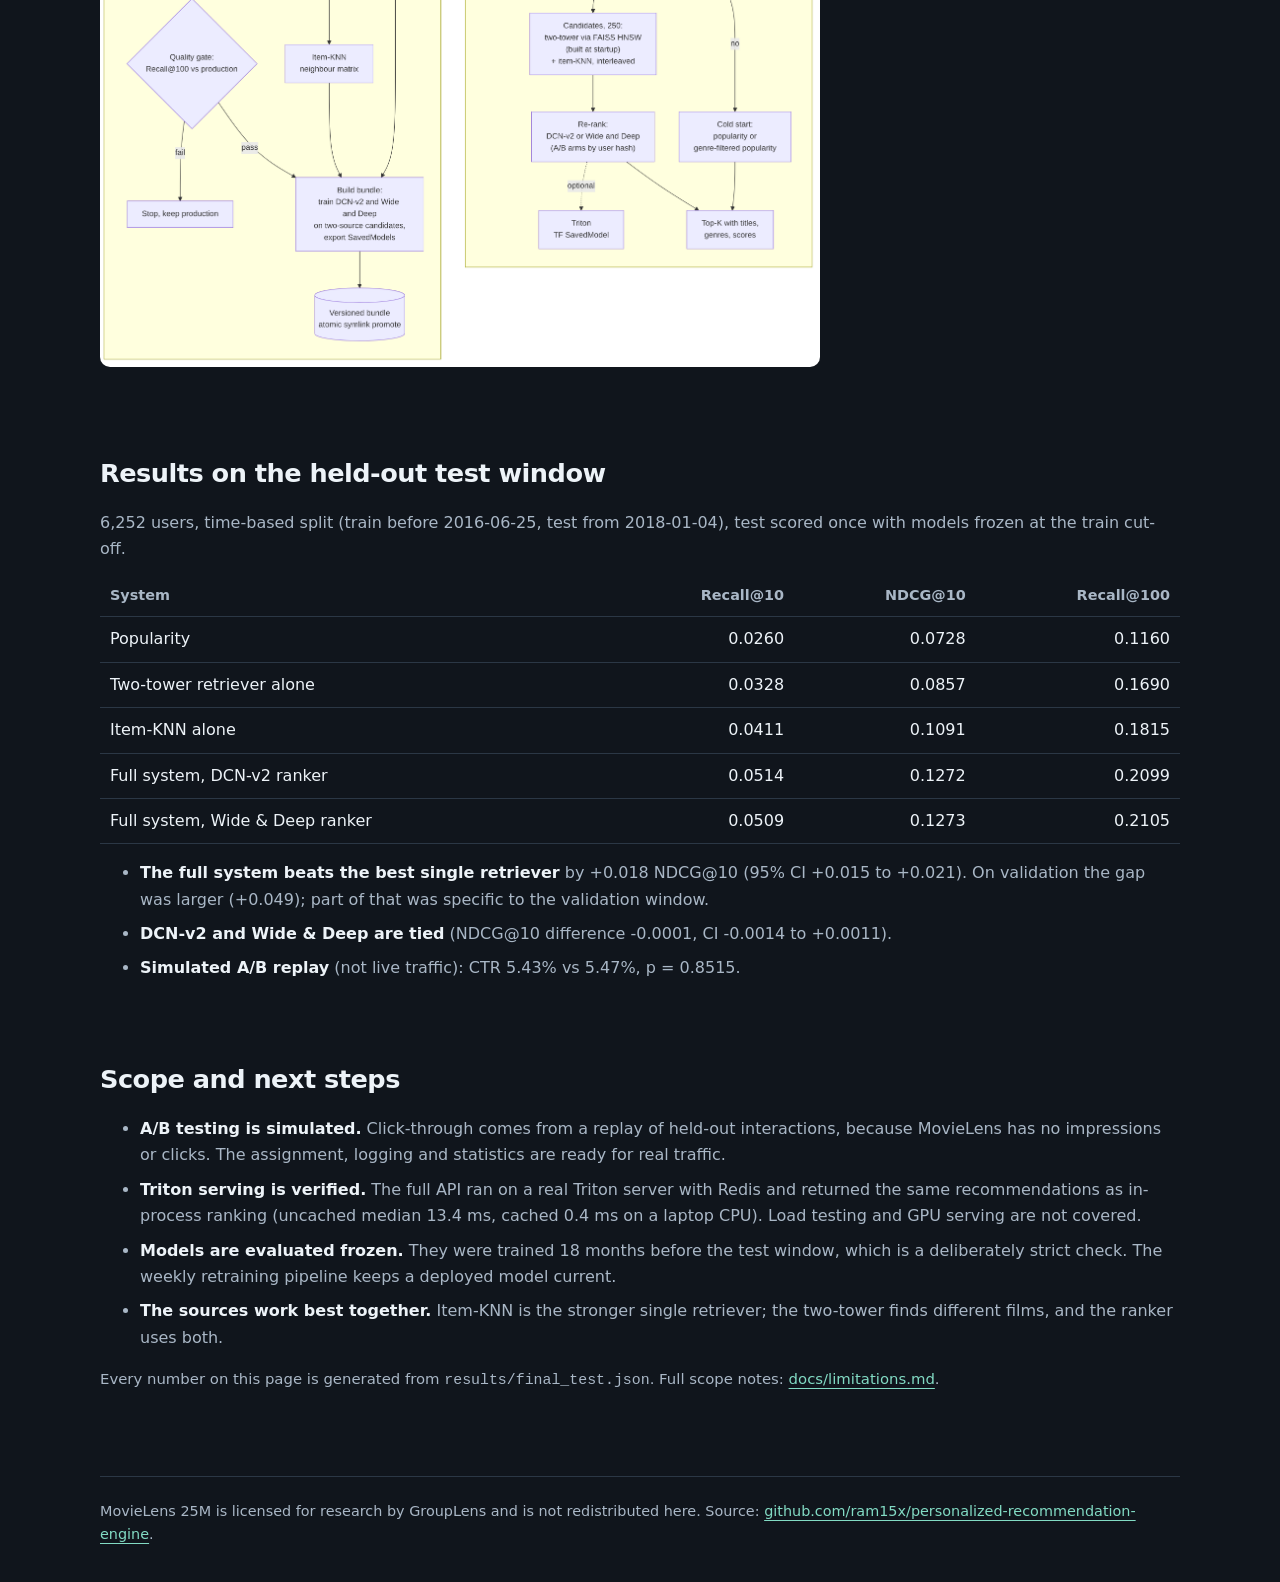
==== commit cc9c85cf: "Record live API-on-Triton verification (8/8); update docs, page, deck" ====
--- a/AIML-03/docs/index.html
+++ b/AIML-03/docs/index.html
@@ -90,7 +90,7 @@
         <h2>Scope and next steps</h2>
         <ul class="plain">
           <li><strong>A/B testing is simulated.</strong> Click-through comes from a replay of held-out interactions, because MovieLens has no impressions or clicks. The assignment, logging and statistics are ready for real traffic.</li>
-          <li><strong>Triton serving is verified for the models.</strong> Both rankers load on a real Triton 24.08 server and return the same scores as the in-process models to five decimals; the next step is running the full API against it. A 250-candidate ranker call takes about 5 ms.</li>
+          <li><strong>Triton serving is verified.</strong> The full API ran on a real Triton server with Redis and returned the same recommendations as in-process ranking (uncached median 13.4 ms, cached 0.4 ms on a laptop CPU). Load testing and GPU serving are not covered.</li>
           <li><strong>Models are evaluated frozen.</strong> They were trained 18 months before the test window, which is a deliberately strict check. The weekly retraining pipeline keeps a deployed model current.</li>
           <li><strong>The sources work best together.</strong> Item-KNN is the stronger single retriever; the two-tower finds different films, and the ranker uses both.</li>
         </ul>
